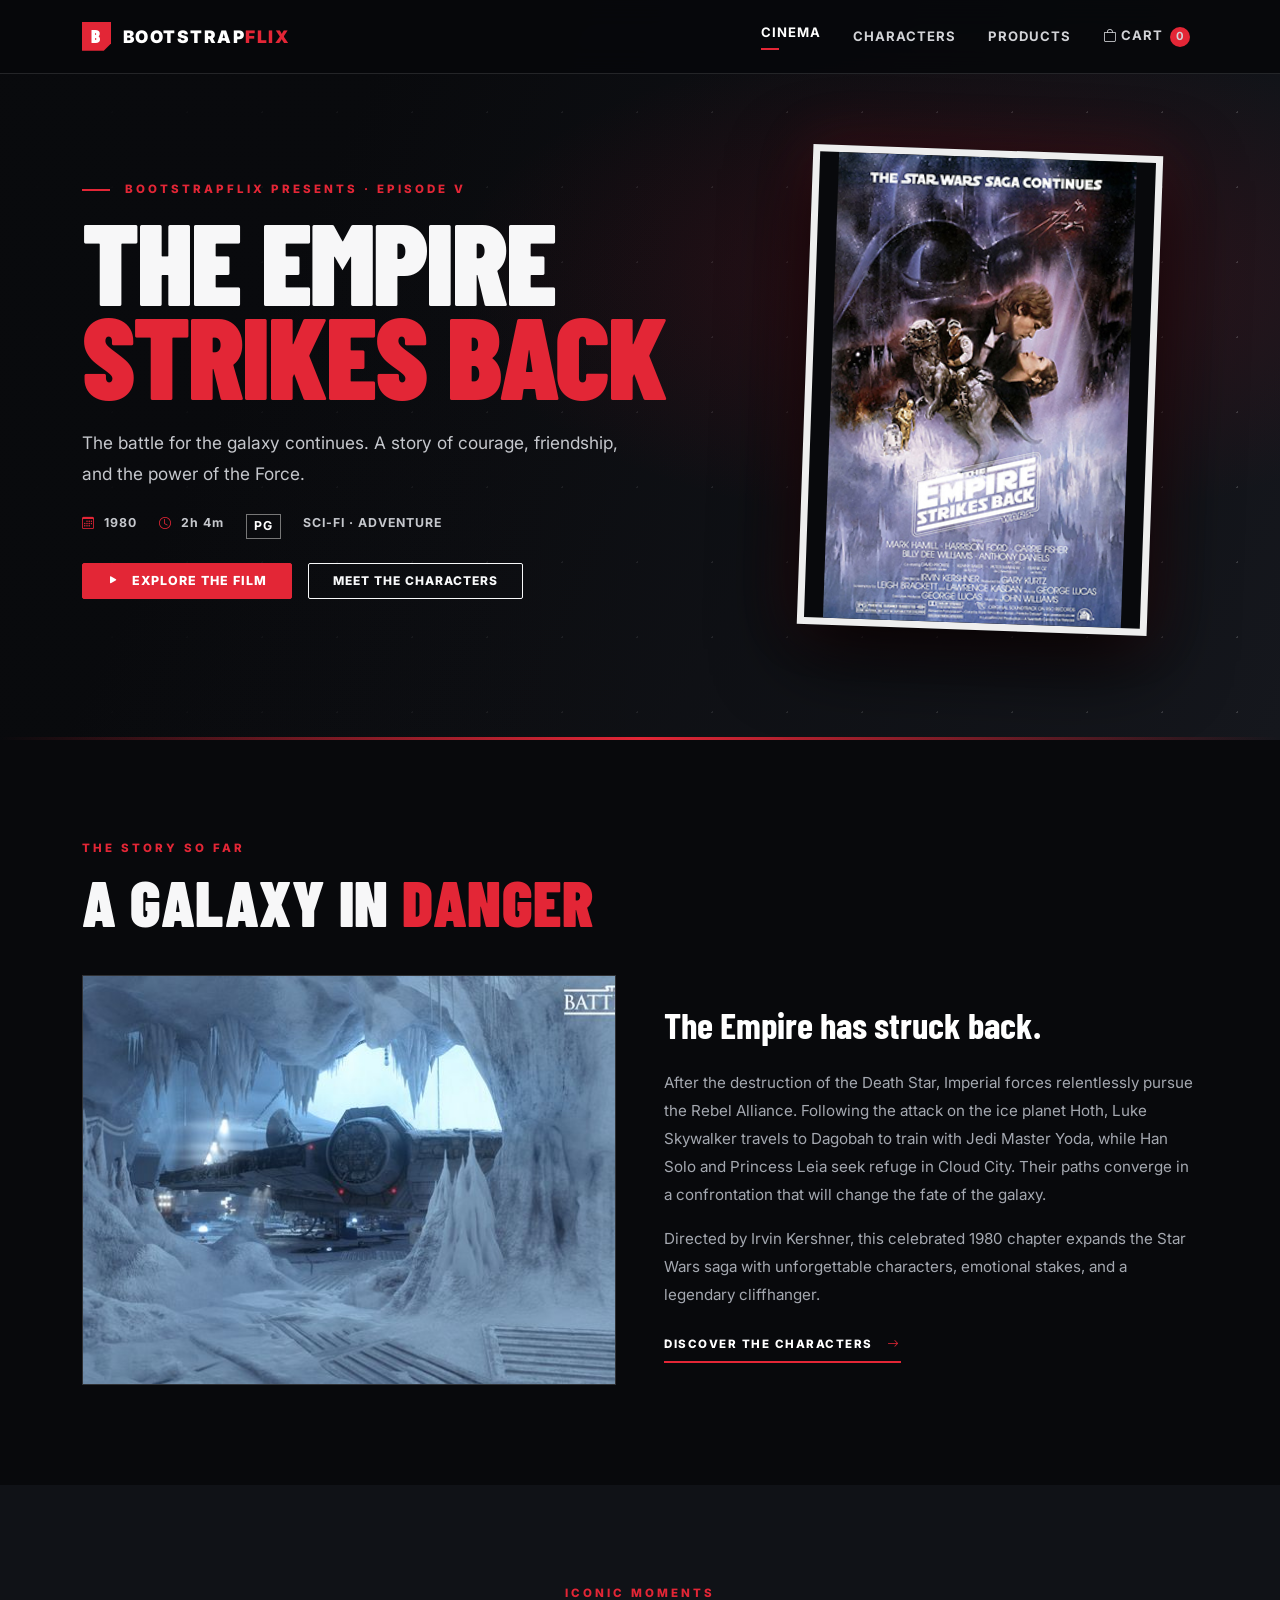
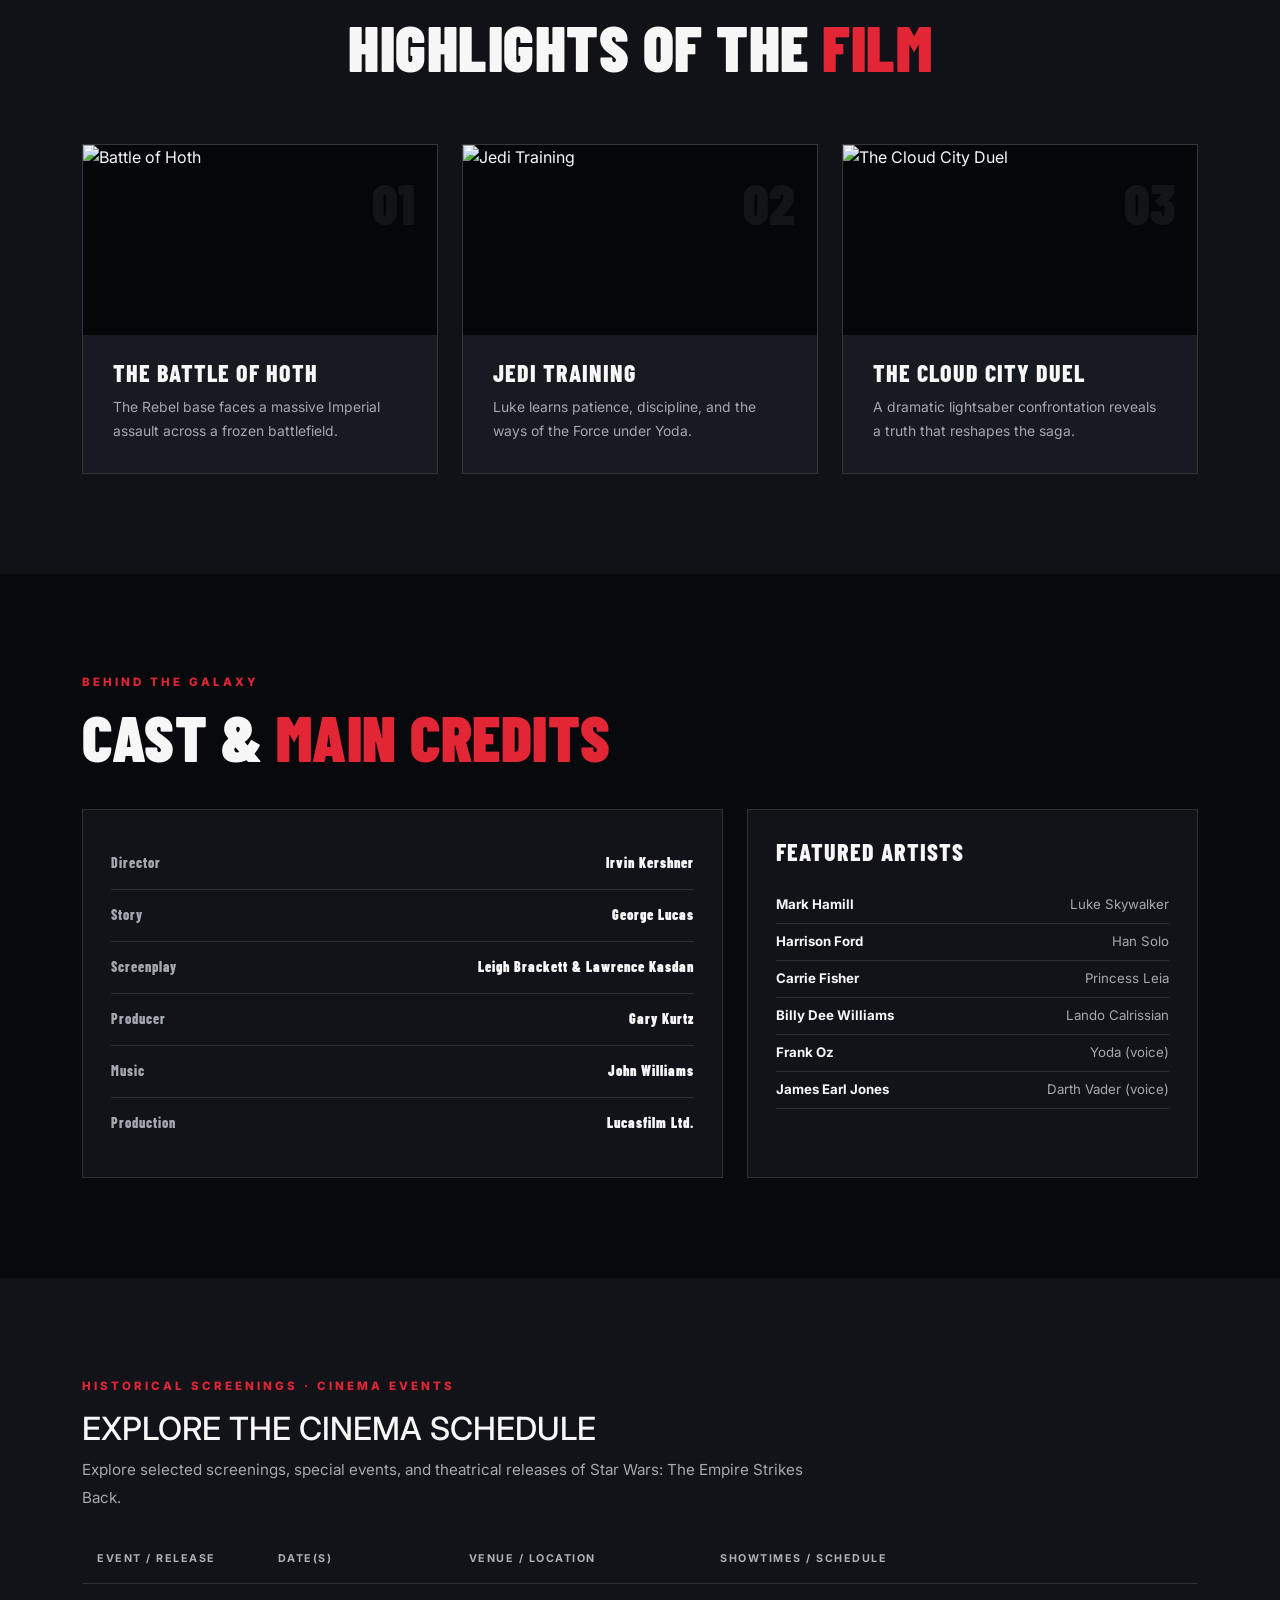
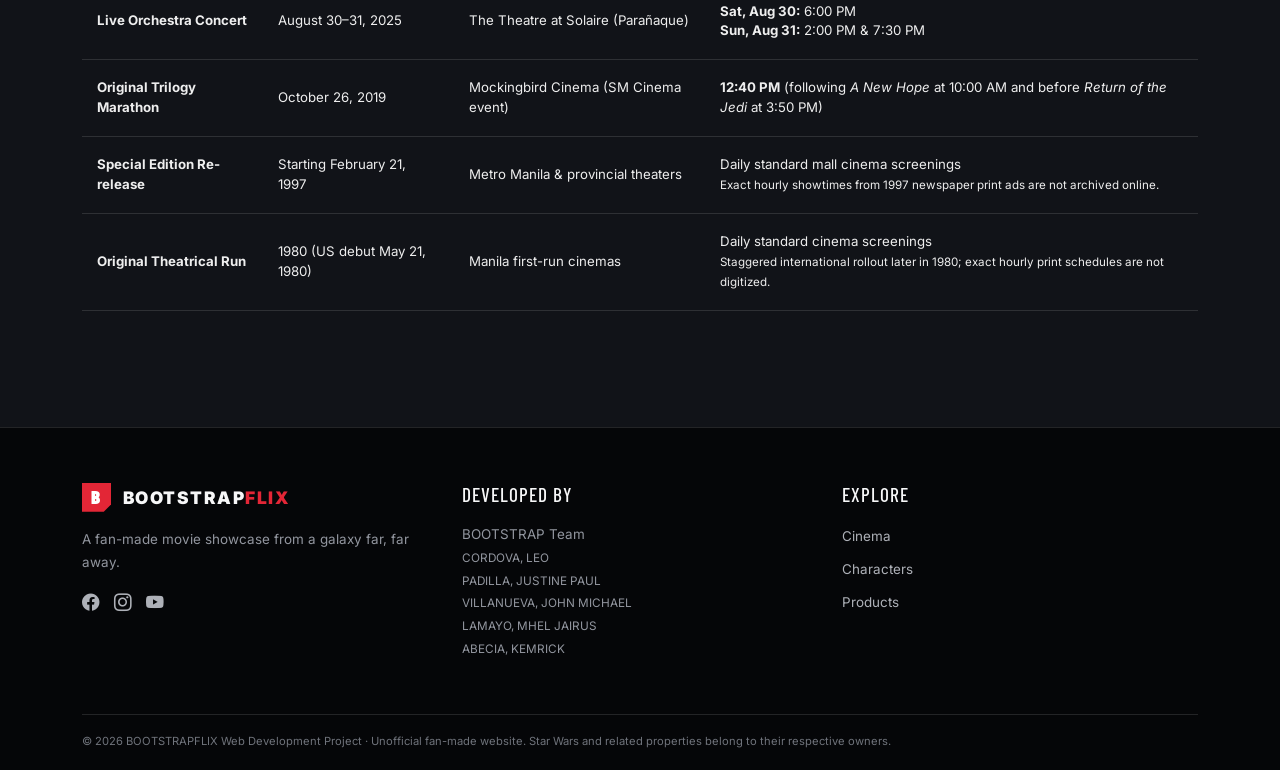
==== index.html @ 323561d0 "Add files via upload" ====
<!DOCTYPE html>
<html lang="en">

<head>
    <meta charset="utf-8">
    <meta name="viewport" content="width=device-width, initial-scale=1">

    <meta name="description" content="A fan-made movie feature site celebrating Star Wars: The Empire Strikes Back.">

    <title>The Empire Strikes Back | BOOTSTRAPFLIX</title>

    <!-- Bootstrap CSS -->
    <link href="https://cdn.jsdelivr.net/npm/bootstrap@5.3.8/dist/css/bootstrap.min.css" rel="stylesheet">

    <!-- Bootstrap Icons -->
    <link rel="stylesheet" href="https://cdn.jsdelivr.net/npm/bootstrap-icons@1.11.3/font/bootstrap-icons.min.css">

    <!-- Custom CSS -->
    <link rel="stylesheet" href="rsc/css/style.css">
</head>

<body>

    <!-- Navigation Bar -->
    <nav class="navbar navbar-expand-lg navbar-dark fixed-top site-nav">
        <div class="container">

            <a class="navbar-brand brand-mark" href="index.html">
                <span class="brand-symbol">B</span> BOOTSTRAP<span>FLIX</span>
            </a>

            <button
                class="navbar-toggler"
                type="button"
                data-bs-toggle="collapse"
                data-bs-target="#mainNav"
                aria-controls="mainNav"
                aria-expanded="false"
                aria-label="Toggle navigation">

                <span class="navbar-toggler-icon"></span>
            </button>

            <div class="collapse navbar-collapse" id="mainNav">
                <ul class="navbar-nav ms-auto align-items-lg-center gap-lg-3">

                    <li class="nav-item">
                        <a class="nav-link active" href="index.html#cinema">Cinema</a>
                    </li>

                    <li class="nav-item">
                        <a class="nav-link" href="characters.html">Characters</a>
                    </li>

                    <li class="nav-item">
                        <a class="nav-link" href="products.html">Products</a>
                    </li>

                    <li class="nav-item">
                        <a class="nav-link cart-nav" href="products.html">
                            <i class="bi bi-bag"></i>
                            Cart
                            <span class="cart-count">0</span>
                        </a>
                    </li>

                </ul>
            </div>

        </div>
    </nav>


    <!-- Hero Section -->
    <header class="hero-section">

        <div class="hero-stars"></div>

        <div class="container hero-content">
            <div class="row align-items-center g-5">

                <!-- Hero Text -->
                <div class="col-lg-7">

                    <p class="eyebrow">
                        <span></span>
                        BOOTSTRAPFLIX PRESENTS · EPISODE V
                    </p>

                    <h1 class="hero-title">
                        THE EMPIRE<br>
                        <span>STRIKES BACK</span>
                    </h1>

                    <p class="hero-copy">
                        The battle for the galaxy continues. A story of courage,
                        friendship, and the power of the Force.
                    </p>

                    <div class="hero-meta">

                        <span>
                            <i class="bi bi-calendar3"></i> 1980
                        </span>

                        <span>
                            <i class="bi bi-clock"></i> 2h 4m
                        </span>

                        <span class="rating">PG</span>

                        <span>SCI-FI · ADVENTURE</span>

                    </div>

                    <div class="d-flex flex-wrap gap-3 mt-4">

                        <a href="#story" class="btn btn-danger btn-lg px-4">
                            <i class="bi bi-play-fill me-2"></i>
                            EXPLORE THE FILM
                        </a>

                        <a href="characters.html" class="btn btn-outline-light btn-lg px-4">
                            MEET THE CHARACTERS
                        </a>

                    </div>

                </div>


                <!-- Hero Poster Image -->
                <div class="col-lg-5">

                    <div class="poster-frame">

                        <img
                            src="media/img/poster.jpg"
                            alt="The Empire Strikes Back Movie Poster"
                            class="poster-image"
                        >

                    </div>

                </div>

            </div>
        </div>

        <div class="hero-bottom-line"></div>

    </header>

    <!-- Main Content -->
    <main>
        <!-- Story Section -->
        <section class="section-pad" id="story">

            <div class="container">

                <div class="section-heading">

                    <p class="eyebrow">THE STORY SO FAR</p>

                    <h2>A GALAXY IN <span>DANGER</span></h2>

                </div>

                <div class="row g-5 align-items-center">

                    <!-- Story Image -->
                    <div class="col-lg-6">

                        <div class="story-art">

                            <img
                                src="media/img/hoth.jpg"
                                alt="Planet Hoth - Rebel Base"
                                class="story-image"
                            >

                        </div>

                    </div>


                    <!-- Story Description -->
                    <div class="col-lg-6">

                        <p class="lead-copy">
                            The Empire has struck back.
                        </p>

                        <p class="body-copy">
                            After the destruction of the Death Star, Imperial
                            forces relentlessly pursue the Rebel Alliance.
                            Following the attack on the ice planet Hoth, Luke
                            Skywalker travels to Dagobah to train with Jedi
                            Master Yoda, while Han Solo and Princess Leia seek
                            refuge in Cloud City. Their paths converge in a
                            confrontation that will change the fate of the galaxy.
                        </p>

                        <p class="body-copy">
                            Directed by Irvin Kershner, this celebrated 1980
                            chapter expands the Star Wars saga with unforgettable
                            characters, emotional stakes, and a legendary cliffhanger.
                        </p>

                        <a class="text-link" href="characters.html">
                            DISCOVER THE CHARACTERS
                            <i class="bi bi-arrow-right"></i>
                        </a>

                    </div>

                </div>

            </div>

        </section>


        <!-- Highlights Section -->
        <section class="highlights-section section-pad">

            <div class="container">

                <div class="section-heading text-center">

                    <p class="eyebrow">ICONIC MOMENTS</p>

                    <h2>HIGHLIGHTS OF THE <span>FILM</span></h2>

                </div>

                <div class="row g-4 mt-2">

                    <!-- Highlight 1 -->
                    <div class="col-md-4">

                        <article class="highlight-card">

                            <div class="highlight-number">01</div>

                            <img
                                src="media/img/battleofhoth.jpg"
                                alt="Battle of Hoth"
                                class="highlight-image"
                            >

                            <h3>THE BATTLE OF HOTH</h3>

                            <p>
                                The Rebel base faces a massive Imperial assault
                                across a frozen battlefield.
                            </p>

                        </article>

                    </div>


                    <!-- Highlight 2 -->
                    <div class="col-md-4">

                        <article class="highlight-card">

                            <div class="highlight-number">02</div>

                            <img
                                src="media/img/jeditraining.jpg"
                                alt="Jedi Training"
                                class="highlight-image"
                            >

                            <h3>JEDI TRAINING</h3>

                            <p>
                                Luke learns patience, discipline, and the ways
                                of the Force under Yoda.
                            </p>

                        </article>

                    </div>


                    <!-- Highlight 3 -->
                    <div class="col-md-4">

                        <article class="highlight-card">

                            <div class="highlight-number">03</div>

                            <img
                                src="media/img/cloudduel.jpg"
                                alt="The Cloud City Duel"
                                class="highlight-image"
                            >

                            <h3>THE CLOUD CITY DUEL</h3>

                            <p>
                                A dramatic lightsaber confrontation reveals a
                                truth that reshapes the saga.
                            </p>

                        </article>

                    </div>

                </div>

            </div>

        </section>


        <!-- Cast and Credits Section -->
        <section class="section-pad credits-section">

            <div class="container">

                <div class="section-heading">

                    <p class="eyebrow">BEHIND THE GALAXY</p>

                    <h2>CAST & <span>MAIN CREDITS</span></h2>

                </div>

                <div class="row g-4">

                    <!-- Main Credits -->
                    <div class="col-lg-7">

                        <div class="credits-panel">

                            <div class="credit-row">
                                <span>Director</span>
                                <strong>Irvin Kershner</strong>
                            </div>

                            <div class="credit-row">
                                <span>Story</span>
                                <strong>George Lucas</strong>
                            </div>

                            <div class="credit-row">
                                <span>Screenplay</span>
                                <strong>Leigh Brackett & Lawrence Kasdan</strong>
                            </div>

                            <div class="credit-row">
                                <span>Producer</span>
                                <strong>Gary Kurtz</strong>
                            </div>

                            <div class="credit-row">
                                <span>Music</span>
                                <strong>John Williams</strong>
                            </div>

                            <div class="credit-row">
                                <span>Production</span>
                                <strong>Lucasfilm Ltd.</strong>
                            </div>

                        </div>

                    </div>


                    <!-- Featured Artists -->
                    <div class="col-lg-5">

                        <div class="cast-panel">

                            <h3>FEATURED ARTISTS</h3>

                            <p>
                                <strong>Mark Hamill</strong>
                                <span>Luke Skywalker</span>
                            </p>

                            <p>
                                <strong>Harrison Ford</strong>
                                <span>Han Solo</span>
                            </p>

                            <p>
                                <strong>Carrie Fisher</strong>
                                <span>Princess Leia</span>
                            </p>

                            <p>
                                <strong>Billy Dee Williams</strong>
                                <span>Lando Calrissian</span>
                            </p>

                            <p>
                                <strong>Frank Oz</strong>
                                <span>Yoda (voice)</span>
                            </p>

                            <p>
                                <strong>James Earl Jones</strong>
                                <span>Darth Vader (voice)</span>
                            </p>

                        </div>

                    </div>

                </div>

            </div>

        </section>


        <!-- Cinema Schedule -->
        <section class="cinema-section section-pad" id="cinema">

            <div class="container">

                <div class="row align-items-end g-3">

                    <div class="col-md-8">

                        <p class="eyebrow">
                            HISTORICAL SCREENINGS · CINEMA EVENTS
                        </p>

                        <h2>EXPLORE THE <span>CINEMA SCHEDULE</span></h2>

                        <p class="body-copy mb-0">
                            Explore selected screenings, special events, and
                            theatrical releases of Star Wars: The Empire Strikes Back.
                        </p>

                    </div>
                </div>


                <!-- Cinema Schedule Table -->
                <div class="table-responsive mt-4">

                    <table class="table cinema-table">

                        <thead>

                            <tr>
                                <th>EVENT / RELEASE</th>
                                <th>DATE(S)</th>
                                <th>VENUE / LOCATION</th>
                                <th>SHOWTIMES / SCHEDULE</th>
                            </tr>

                        </thead>

                        <tbody>

                            <!-- Live Orchestra Concert -->
                            <tr>
                                <td>
                                    <strong>Live Orchestra Concert</strong>
                                </td>

                                <td>
                                    August 30–31, 2025
                                </td>

                                <td>
                                    <a
                                        href="https://www.google.com/search?kgmid=%2Fg%2F11c53gmg34"
                                        target="_blank"
                                        rel="noopener noreferrer">
                                        The Theatre at Solaire
                                    </a>
                                    (Parañaque)
                                </td>

                                <td>
                                    <strong>Sat, Aug 30:</strong> 6:00 PM<br>
                                    <strong>Sun, Aug 31:</strong> 2:00 PM & 7:30 PM
                                </td>
                            </tr>


                            <!-- Original Trilogy Marathon -->
                            <tr>
                                <td>
                                    <strong>Original Trilogy Marathon</strong>
                                </td>

                                <td>
                                    October 26, 2019
                                </td>

                                <td>
                                    <a
                                        href="https://www.google.com/search?kgmid=%2Fg%2F11b6_zzslw"
                                        target="_blank"
                                        rel="noopener noreferrer">
                                        Mockingbird Cinema
                                    </a>
                                    (SM Cinema event)
                                </td>

                                <td>
                                    <strong>12:40 PM</strong>
                                    (following <em>A New Hope</em> at 10:00 AM
                                    and before <em>Return of the Jedi</em> at 3:50 PM)
                                </td>
                            </tr>


                            <!-- Special Edition Re-release -->
                            <tr>
                                <td>
                                    <strong>Special Edition Re-release</strong>
                                </td>

                                <td>
                                    Starting February 21, 1997
                                </td>

                                <td>
                                    Metro Manila & provincial theaters
                                </td>

                                <td>
                                    Daily standard mall cinema screenings
                                    <br>
                                    <small>
                                        Exact hourly showtimes from 1997 newspaper
                                        print ads are not archived online.
                                    </small>
                                </td>
                            </tr>


                            <!-- Original Theatrical Run -->
                            <tr>
                                <td>
                                    <strong>Original Theatrical Run</strong>
                                </td>

                                <td>
                                    1980 (US debut May 21, 1980)
                                </td>

                                <td>
                                    Manila first-run cinemas
                                </td>

                                <td>
                                    Daily standard cinema screenings
                                    <br>
                                    <small>
                                        Staggered international rollout later in 1980;
                                        exact hourly print schedules are not digitized.
                                    </small>
                                </td>
                            </tr>

                        </tbody>

                    </table>

                </div>

            </div>

        </section>

    </main>


    <!-- Footer -->
    <footer class="site-footer">

        <div class="container">

            <div class="row g-4">

                <!-- Website Branding -->
                <div class="col-md-4">

                    <a class="navbar-brand brand-mark" href="index.html">
                        <span class="brand-symbol">B</span>
                        BOOTSTRAP<span>FLIX</span>
                    </a>

                    <p class="footer-muted mt-3">
                        A fan-made movie showcase from a galaxy far, far away.
                    </p>

                    <div class="social-links">

                        <a href="#" aria-label="Facebook">
                            <i class="bi bi-facebook"></i>
                        </a>

                        <a href="#" aria-label="Instagram">
                            <i class="bi bi-instagram"></i>
                        </a>

                        <a href="#" aria-label="YouTube">
                            <i class="bi bi-youtube"></i>
                        </a>

                    </div>

                </div>


                <!-- Developers -->
                <div class="col-md-4">

                    <h4>DEVELOPED BY</h4>

                    <p class="footer-muted">
                        BOOTSTRAP Team<br>

                        <span class="small">
                            CORDOVA, LEO <br>
                            PADILLA, JUSTINE PAUL <br>
                            VILLANUEVA, JOHN MICHAEL <br>
                            LAMAYO, MHEL JAIRUS <br>
                            ABECIA, KEMRICK
                        </span>
                    </p>

                </div>


                <!-- Footer Navigation -->
                <div class="col-md-4">

                    <h4>EXPLORE</h4>

                    <ul class="footer-links">

                        <li>
                            <a href="index.html#cinema">Cinema</a>
                        </li>

                        <li>
                            <a href="characters.html">Characters</a>
                        </li>

                        <li>
                            <a href="products.html">Products</a>
                        </li>

                    </ul>

                </div>

            </div>


            <!-- Copyright -->
            <div class="footer-bottom">

                © 2026 BOOTSTRAPFLIX Web Development Project · Unofficial fan-made website.
                Star Wars and related properties belong to their respective owners.

            </div>

        </div>

    </footer>


    <!-- JavaScript -->

    <!-- Bootstrap JS -->
    <script src="https://cdn.jsdelivr.net/npm/bootstrap@5.3.8/dist/js/bootstrap.bundle.min.js"></script>

    <!-- Custom JavaScript -->
    <script src="rsc/js/script.js"></script>

</body>

</html>
---- rsc/css/style.css ----
@import url("https://fonts.googleapis.com/css2?family=Barlow+Condensed:wght@500;600;700;800;900&family=Inter:wght@400;500;600;700;800&display=swap");

:root {
    --black: #08090c;
    --panel: #111318;
    --panel2: #171a20;
    --red: #e32636;
    --red-dark: #a90e20;
    --white: #f7f7f8;
    --muted: #a4a8b0;
    --line: rgba(255, 255, 255, .12);
}

* {
    box-sizing: border-box;
}

html {
    scroll-behavior: smooth;
    scroll-padding-top: 85px;
}

body {
    background: var(--black);
    color: var(--white);
    font-family: Inter, Arial, sans-serif;
}

a {
    color: inherit;
    text-decoration: none;
}

/* Navigation */
.site-nav {
    background: rgba(7, 8, 11, .94);
    backdrop-filter: blur(14px);
    border-bottom: 1px solid var(--line);
    padding: 15px 0;
}

.brand-mark {
    font-size: 1.08rem;
    font-weight: 900;
    letter-spacing: 1.5px;
}

.brand-mark > span:last-child {
    color: var(--red);
}

.brand-symbol {
    display: inline-grid;
    place-items: center;
    width: 29px;
    height: 29px;
    margin-right: 7px;
    background: var(--red);
    color: #fff;
    clip-path: polygon(0 0, 100% 0, 100% 75%, 75% 100%, 0 100%);
    font-family: "Barlow Condensed", sans-serif;
    font-size: 1.2rem;
}

.nav-link {
    color: #d2d3d7 !important;
    font-size: .82rem;
    font-weight: 700;
    letter-spacing: 1px;
    text-transform: uppercase;
}

.nav-link:hover,
.nav-link.active {
    color: #fff !important;
}

.nav-link.active::after {
    display: block;
    width: 18px;
    height: 2px;
    margin-top: 5px;
    background: var(--red);
    content: "";
}

.cart-count {
    display: inline-grid;
    place-items: center;
    min-width: 20px;
    height: 20px;
    margin-left: 3px;
    padding: 0 5px;
    background: var(--red);
    border-radius: 20px;
    font-size: .7rem;
}

/* Home Page Hero */
.hero-section {
    position: relative;
    min-height: 740px;
    padding: 150px 0 90px;
    overflow: hidden;
    background:
        radial-gradient(ellipse at 76% 38%, rgba(166, 20, 39, .22), transparent 38%),
        linear-gradient(115deg, #090a0d 25%, #15171d 100%);
}

.hero-section::before {
    position: absolute;
    inset: 0;
    background-image: radial-gradient(#fff 1px, transparent 1px);
    background-size: 75px 75px;
    opacity: .16;
    mask-image: linear-gradient(90deg, transparent, #000);
    content: "";
}

.hero-stars {
    position: absolute;
    inset: 0;
    background:
        linear-gradient(90deg, rgba(8, 9, 12, .1), transparent 65%),
        radial-gradient(circle at 80% 25%, rgba(255, 255, 255, .16), transparent 2px);
    pointer-events: none;
}

.hero-content {
    position: relative;
    z-index: 1;
}

.eyebrow {
    margin-bottom: 15px;
    color: var(--red);
    font-size: .72rem;
    font-weight: 800;
    letter-spacing: 3px;
}

.eyebrow span {
    display: inline-block;
    width: 28px;
    height: 2px;
    margin-right: 9px;
    background: var(--red);
    vertical-align: middle;
}

.hero-title,
.page-hero h1 {
    margin: 0 0 25px;
    font-family: "Barlow Condensed", Impact, sans-serif;
    font-size: clamp(4rem, 9vw, 7.8rem);
    font-weight: 900;
    line-height: .82;
    letter-spacing: -2px;
}

.hero-title span,
.page-hero h1 span,
.section-heading h2 span,
.shop-toolbar h2 span {
    color: var(--red);
}

.hero-copy {
    max-width: 540px;
    color: #c5c7cc;
    font-size: 1.08rem;
    line-height: 1.8;
}

.hero-meta {
    display: flex;
    flex-wrap: wrap;
    gap: 22px;
    margin-top: 25px;
    color: #c5c7cc;
    font-size: .77rem;
    font-weight: 700;
    letter-spacing: 1px;
}

.hero-meta i {
    margin-right: 5px;
    color: var(--red);
}

.rating {
    padding: 2px 7px;
    border: 1px solid #777;
    color: #fff;
}

.btn-danger {
    background: var(--red);
    border-color: var(--red);
    border-radius: 2px;
    font-size: .78rem;
    font-weight: 800;
    letter-spacing: 1px;
}

.btn-danger:hover {
    background: #c51b2b;
    border-color: #c51b2b;
}

.btn-outline-light {
    border-radius: 2px;
    font-size: .75rem;
    font-weight: 800;
    letter-spacing: 1px;
}

/* Actual hero poster image */
.poster-frame {
    display: flex;
    align-items: center;
    justify-content: center;
    position: relative;
    width: min(100%, 350px);
    height: 480px;
    margin: auto;
    padding: 0;
    overflow: hidden;
    background: #08090c;
    border: 7px solid #eee;
    box-shadow: 0 25px 80px #000, 0 0 55px rgba(227, 38, 54, .22);
    box-sizing: border-box;
    text-align: center;
    transform: rotate(2deg);
}

.poster-frame > .poster-image {
    display: block;
    width: 100%;
    height: 100%;
    max-width: 100%;
    max-height: 100%;
    margin: 0;
    padding: 0;
    border: 0;
    border-radius: 0;
    object-fit: contain;
    object-position: center;
}

.hero-bottom-line {
    position: absolute;
    right: 0;
    bottom: 0;
    left: 0;
    height: 3px;
    background: linear-gradient(90deg, transparent, var(--red), transparent);
}

/* Shared Sections */
.section-pad {
    padding: 100px 0;
}

.section-heading {
    margin-bottom: 42px;
}

.section-heading h2,
.shop-toolbar h2 {
    font-family: "Barlow Condensed", sans-serif;
    font-size: clamp(2.7rem, 5vw, 4rem);
    font-weight: 900;
    line-height: .95;
    letter-spacing: .5px;
}

.lead-copy {
    color: #fff;
    font-family: "Barlow Condensed", sans-serif;
    font-size: 2.3rem;
    font-weight: 700;
}

.body-copy {
    color: var(--muted);
    font-size: .95rem;
    line-height: 1.85;
}

/* Story image */
.story-art {
    position: relative;
    height: 410px;
    overflow: hidden;
    background: #111318;
    border: 1px solid var(--line);
}

.story-art::before,
.story-art::after {
    display: none;
    content: none;
}

.story-art > .story-image {
    display: block;
    width: 100%;
    height: 100%;
    margin: 0;
    padding: 0;
    border: 0;
    object-fit: cover;
    object-position: center;
}

.text-link {
    display: inline-block;
    margin-top: 10px;
    padding-bottom: 8px;
    border-bottom: 2px solid var(--red);
    color: #fff;
    font-size: .72rem;
    font-weight: 800;
    letter-spacing: 1.5px;
}

.text-link i {
    margin-left: 10px;
    color: var(--red);
}

/* Highlights and Villain Sections */
.highlights-section,
.villain-section {
    background: #101217;
}

.text-center .section-heading {
    margin-bottom: 40px;
}

.highlight-card {
    position: relative;
    height: 100%;
    min-height: 245px;
    padding: 30px;
    overflow: hidden;
    background: var(--panel2);
    border: 1px solid var(--line);
    transition: .25s;
}

.highlight-card:hover,
.product-card:hover {
    transform: translateY(-5px);
    border-color: rgba(227, 38, 54, .7);
}

.highlight-number {
    position: absolute;
    top: 16px;
    right: 22px;
    color: rgba(255, 255, 255, .06);
    font-family: "Barlow Condensed", sans-serif;
    font-size: 3.5rem;
    font-weight: 900;
}

.highlight-image {
    display: block;
    width: calc(100% + 60px);
    height: 190px;
    margin: -30px -30px 20px;
    background: #050608;
    object-fit: cover;
    object-position: center;
}

.highlight-card h3,
.credits-panel,
.cast-panel h3 {
    font-family: "Barlow Condensed", sans-serif;
    font-weight: 800;
    letter-spacing: 1px;
}

.highlight-card h3 {
    margin-top: 24px;
    font-size: 1.5rem;
}

.highlight-card p {
    margin-bottom: 0;
    color: var(--muted);
    font-size: .87rem;
    line-height: 1.7;
}

/* Credits and Cast Panels */
.credits-panel,
.cast-panel {
    height: 100%;
    padding: 28px;
    background: var(--panel);
    border: 1px solid var(--line);
}

.credit-row {
    display: flex;
    justify-content: space-between;
    gap: 20px;
    padding: 15px 0;
    border-bottom: 1px solid var(--line);
    font-size: .87rem;
}

.credit-row:last-child {
    border: 0;
}

.credit-row span,
.cast-panel p span {
    color: var(--muted);
}

.credit-row strong {
    text-align: right;
}

.cast-panel h3 {
    margin-bottom: 20px;
    font-size: 1.5rem;
}

.cast-panel p {
    display: flex;
    justify-content: space-between;
    gap: 15px;
    margin: 0;
    padding: 8px 0;
    border-bottom: 1px solid var(--line);
    font-size: .83rem;
}

.cast-panel p span {
    text-align: right;
}

/* Cinema Section */
.cinema-section {
    background: #111318;
}

.cinema-table {
    color: #eee;
    --bs-table-bg: transparent;
    --bs-table-color: #eee;
    --bs-table-border-color: var(--line);
    font-size: .83rem;
}

.cinema-table th {
    padding: 15px;
    color: #aeb1b8;
    font-size: .67rem;
    letter-spacing: 1.5px;
}

.cinema-table td {
    padding: 18px 15px;
    vertical-align: middle;
}

/* Character Page */
.page-hero {
    padding: 165px 0 75px;
    background:
        radial-gradient(ellipse at 80% 30%, rgba(227, 38, 54, .2), transparent 35%),
        linear-gradient(110deg, #090a0d, #171920);
    border-bottom: 1px solid var(--line);
}

.page-hero h1 {
    margin-bottom: 15px;
    font-size: clamp(3.8rem, 8vw, 6.5rem);
}

.page-hero p:not(.eyebrow) {
    max-width: 600px;
    color: #b5b8c0;
    line-height: 1.7;
}

.character-grid {
    row-gap: 28px !important;
}

.character-card {
    height: 100%;
    overflow: hidden;
    background: var(--panel);
    border: 1px solid var(--line);
    transition: .25s;
}

.character-card:hover {
    border-color: rgba(227, 38, 54, .65);
    transform: translateY(-4px);
}

.character-image {
    position: relative;
    height: 245px;
    overflow: hidden;
    background: radial-gradient(circle at 50% 35%, #555b67, #171a20 65%);
}

.character-image img,
.villain-image img {
    display: block;
    width: 100%;
    height: 100%;
    object-fit: cover;
    object-position: top center;
}

.character-image::after {
    position: absolute;
    inset: 40% 0 0;
    background: linear-gradient(transparent, rgba(8, 9, 12, .8));
    content: "";
}

.role-tag {
    display: inline-block;
    padding: 6px 10px;
    background: var(--red);
    color: #fff;
    font-size: .6rem;
    font-weight: 800;
    letter-spacing: 1.4px;
}

.character-image .role-tag {
    position: absolute;
    bottom: 13px;
    left: 16px;
    z-index: 2;
}

.character-info {
    padding: 22px;
}

.character-info h3,
.villain-info h3 {
    font-family: "Barlow Condensed", sans-serif;
    font-size: 1.8rem;
    font-weight: 900;
    letter-spacing: .5px;
}

.character-info p,
.villain-info p {
    min-height: 140px;
    color: var(--muted);
    font-size: .8rem;
    line-height: 1.75;
}

.voice-line {
    display: flex;
    align-items: center;
    justify-content: space-between;
    gap: 10px;
    padding-top: 13px;
    border-top: 1px solid var(--line);
}

.voice-line span {
    color: #858a94;
    font-size: .58rem;
    letter-spacing: 1.2px;
}

.voice-line strong {
    font-size: .78rem;
}

.villain-card {
    display: grid;
    grid-template-columns: 40% 60%;
    height: 100%;
    overflow: hidden;
    background: var(--panel);
    border: 1px solid var(--line);
}

.villain-image {
    min-height: 300px;
    background: #20232b;
}

.villain-info {
    padding: 25px;
}

.villain-info .role-tag {
    margin-bottom: 14px;
}

.villain-info p {
    min-height: 0;
}

/* Products Page */
.products-hero {
    background:
        radial-gradient(ellipse at 85% 30%, rgba(227, 38, 54, .2), transparent 36%),
        linear-gradient(110deg, #090a0d, #171920);
}

.shop-toolbar {
    display: flex;
    align-items: end;
    justify-content: space-between;
    gap: 20px;
    margin-bottom: 35px;
}

.shop-toolbar h2 {
    margin: 0;
}

.shop-count {
    color: #aeb1b8;
    font-size: .7rem;
    letter-spacing: 1px;
}

.product-card {
    height: 100%;
    overflow: hidden;
    background: var(--panel);
    border: 1px solid var(--line);
    transition: .25s;
}

/* Product photos: moved here from products.html inline CSS */
.product-art.product-photo {
    display: flex;
    align-items: center;
    justify-content: center;
    height: 225px;
    padding: 12px;
    overflow: hidden;
    background: radial-gradient(circle at 50% 35%, #292e38, #111318 75%);
}

.product-art.product-photo img {
    position: relative;
    z-index: 2;
    display: block;
    width: 100%;
    height: 100%;
    max-width: 100%;
    max-height: 100%;
    object-fit: contain;
    object-position: center;
    transition: transform .3s ease;
}

.product-art.product-photo::before {
    display: none;
    content: none;
}

.product-card:hover .product-art.product-photo img {
    transform: scale(1.06);
}

.product-info {
    padding: 17px;
}

.product-info h3 {
    margin-bottom: 7px;
    font-family: "Barlow Condensed", sans-serif;
    font-size: 1.25rem;
    font-weight: 800;
}

.product-info p {
    min-height: 48px;
    color: var(--muted);
    font-size: .73rem;
    line-height: 1.6;
}

.product-bottom {
    display: flex;
    flex-direction: column;
    gap: 12px;
    margin-top: 15px;
}

.product-bottom strong {
    font-size: .95rem;
}

.btn-add {
    width: 100%;
    padding: 10px 8px;
    background: transparent;
    border: 1px solid var(--red);
    color: #fff;
    font-size: .62rem;
    font-weight: 800;
    letter-spacing: 1px;
    transition: .2s;
}

.btn-add:hover {
    background: var(--red);
}

.btn-add i {
    margin-right: 5px;
}

/* Shopping Cart */
.cart-panel {
    padding: 30px;
    background: var(--panel);
    border: 1px solid var(--line);
}

.cart-panel h2 {
    font-family: "Barlow Condensed", sans-serif;
    font-size: 2.7rem;
    font-weight: 900;
}

.cart-items {
    padding: 15px 0;
    border-top: 1px solid var(--line);
    border-bottom: 1px solid var(--line);
}

.empty-cart {
    margin: 0;
    color: var(--muted);
    font-size: .85rem;
}

.cart-item {
    display: flex;
    align-items: center;
    justify-content: space-between;
    gap: 15px;
    padding: 12px 0;
    border-bottom: 1px solid rgba(255, 255, 255, .06);
    font-size: .83rem;
}

.cart-item:last-child {
    border: 0;
}

.cart-item small {
    display: block;
    margin-top: 4px;
    color: var(--muted);
}

.cart-item-actions {
    display: flex;
    align-items: center;
    justify-content: flex-end;
    gap: 16px;
}

.quantity-control {
    display: inline-flex;
    align-items: center;
    gap: 10px;
    padding: 4px 7px;
    background: #090a0d;
    border: 1px solid var(--line);
}

.quantity-btn {
    display: grid;
    place-items: center;
    width: 27px;
    height: 27px;
    background: var(--panel2) !important;
    border: 1px solid var(--line) !important;
    color: #fff !important;
    transition: .2s;
}

.quantity-btn:hover {
    background: var(--red) !important;
    border-color: var(--red) !important;
}

.quantity-value {
    min-width: 16px;
    text-align: center;
    font-weight: 800;
    font-variant-numeric: tabular-nums;
}

.cart-line-total {
    min-width: 92px;
    text-align: right;
}

.remove-item-btn {
    padding: 5px;
    background: none;
    border: 0;
    color: #ff7580;
}

.remove-item-btn:hover {
    color: #fff;
}

.cart-total {
    display: flex;
    justify-content: space-between;
    padding-top: 20px;
    font-size: .8rem;
    letter-spacing: 1px;
}

.cart-total strong {
    font-size: 1.3rem;
}

.cart-disclaimer {
    margin: 12px 0 0;
    color: #858a94;
    font-size: .68rem;
}

/* Cart notification created by script.js */
.toast-message {
    position: fixed;
    right: 20px;
    bottom: 20px;
    z-index: 2000;
    padding: 14px 18px;
    background: #20242c;
    border-left: 3px solid var(--red);
    box-shadow: 0 10px 35px #000;
    color: #fff;
    font-size: .82rem;
    animation: toastIn .25s ease;
}

@keyframes toastIn {
    from {
        transform: translateY(10px);
        opacity: 0;
    }

    to {
        transform: translateY(0);
        opacity: 1;
    }
}

/* Footer */
.site-footer {
    padding: 55px 0 20px;
    background: #050608;
    border-top: 1px solid var(--line);
}

.site-footer h4 {
    margin-bottom: 17px;
    font-family: "Barlow Condensed", sans-serif;
    font-size: 1.2rem;
    letter-spacing: 1px;
}

.footer-muted {
    color: #92969f;
    font-size: .84rem;
    line-height: 1.7;
}

.social-links {
    display: flex;
    gap: 14px;
}

.social-links a {
    color: #aeb1b8;
    font-size: 1.1rem;
}

.social-links a:hover {
    color: var(--red);
}

.footer-links {
    margin: 0;
    padding: 0;
    list-style: none;
}

.footer-links li {
    margin: 9px 0;
}

.footer-links a {
    color: #aeb1b8;
    font-size: .84rem;
}

.footer-links a:hover {
    color: #fff;
}

.footer-bottom {
    margin-top: 38px;
    padding-top: 18px;
    border-top: 1px solid var(--line);
    color: #6f737b;
    font-size: .7rem;
}

/* Responsive Styles */
@media (max-width: 767px) {
    .hero-section {
        min-height: auto;
        padding: 125px 0 65px;
    }

    .hero-title {
        font-size: 4.2rem;
    }

    .poster-frame {
        width: 290px;
        height: 420px;
        margin: 15px auto 0;
        transform: none;
    }

    .section-pad {
        padding: 70px 0;
    }

    .story-art {
        height: 300px;
    }

    .highlight-image {
        height: 200px;
    }

    .credit-row {
        font-size: .76rem;
    }

    .cast-panel p {
        font-size: .75rem;
    }

    .page-hero {
        padding: 135px 0 55px;
    }

    .character-image {
        height: 210px;
    }

    .character-info p {
        min-height: 0;
    }

    .villain-card {
        grid-template-columns: 1fr;
    }

    .villain-image {
        height: 220px;
        min-height: 0;
    }

    .shop-toolbar {
        align-items: start;
        flex-direction: column;
    }

    .product-art.product-photo {
        height: 170px;
        padding: 8px;
    }

    .product-info {
        padding: 12px;
    }

    .product-info h3 {
        font-size: 1.05rem;
    }

    .product-info p {
        min-height: 65px;
        font-size: .68rem;
    }

    .btn-add {
        font-size: .56rem;
    }

    .cart-panel {
        padding: 20px;
    }
}

@media (max-width: 575px) {
    .cart-item {
        align-items: flex-start;
        flex-direction: column;
    }

    .cart-item-actions {
        width: 100%;
        justify-content: space-between;
    }

    .cart-line-total {
        margin-left: auto;
    }
}
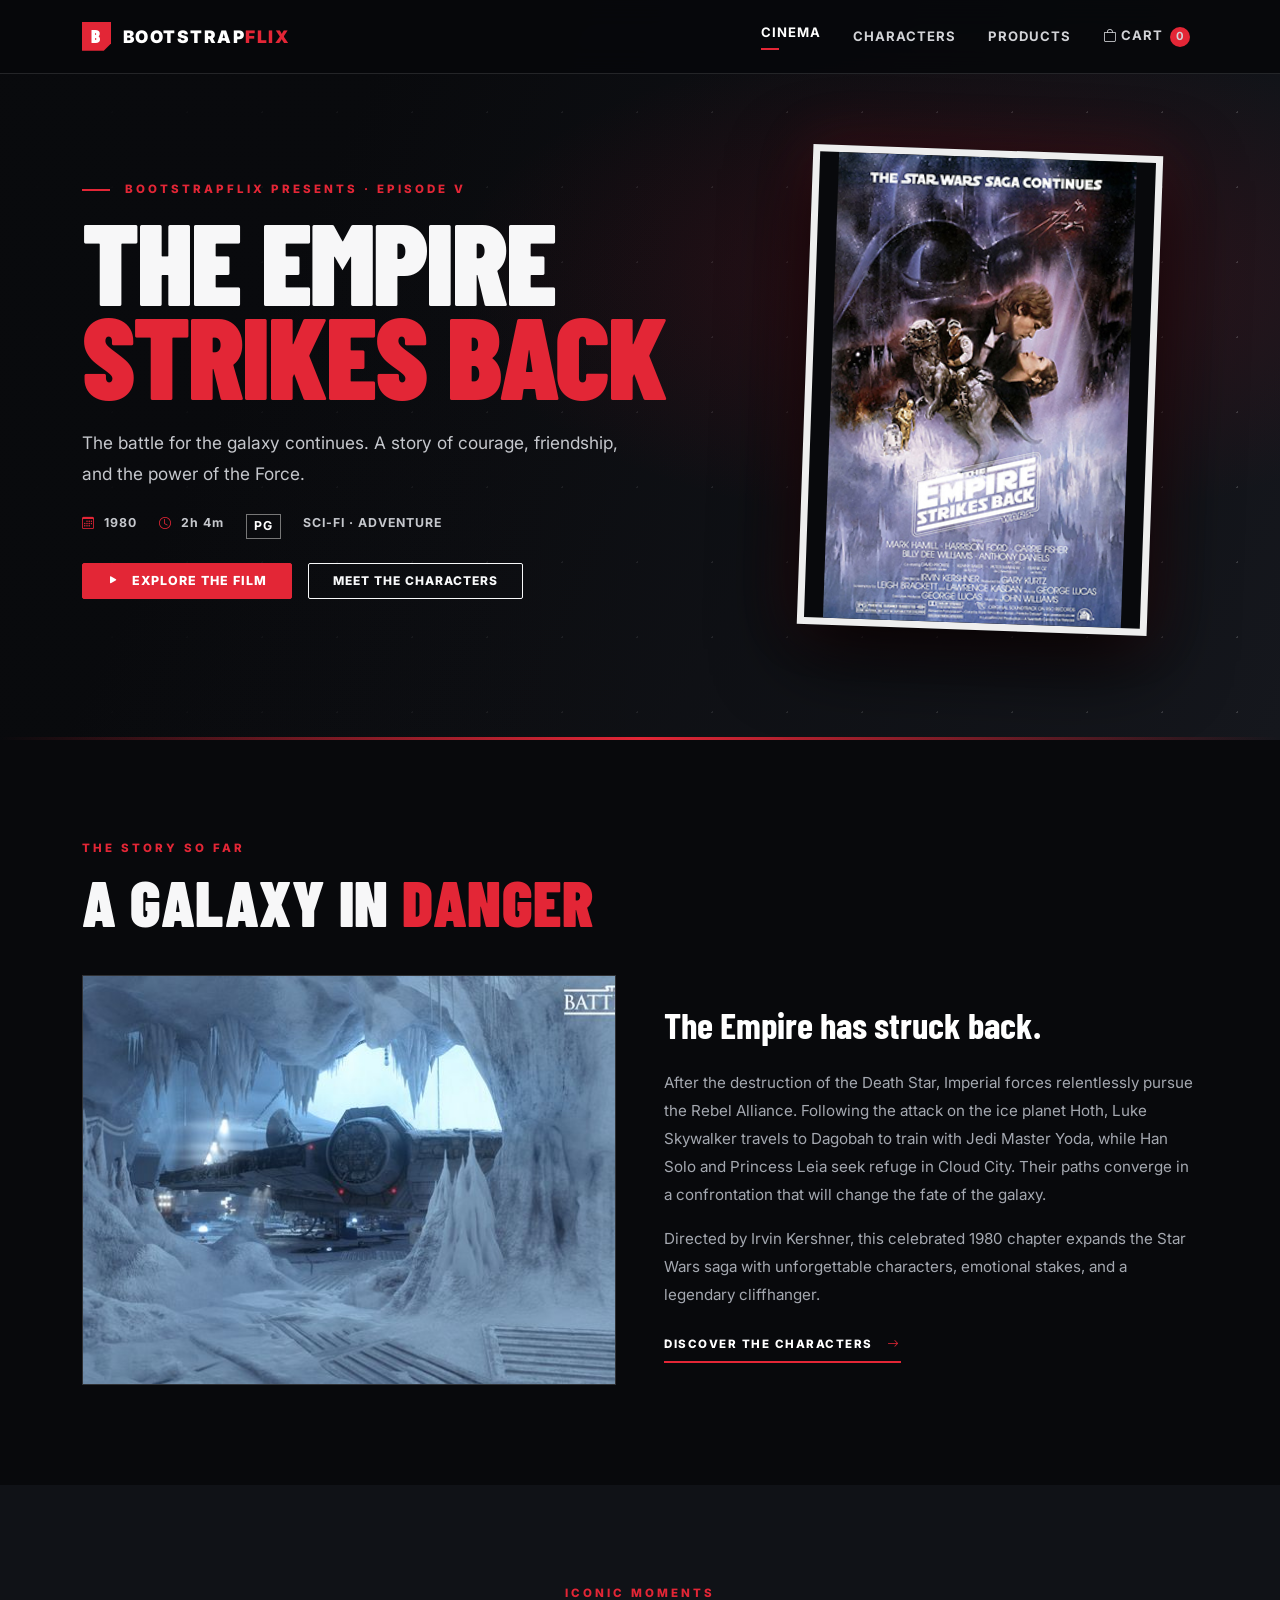
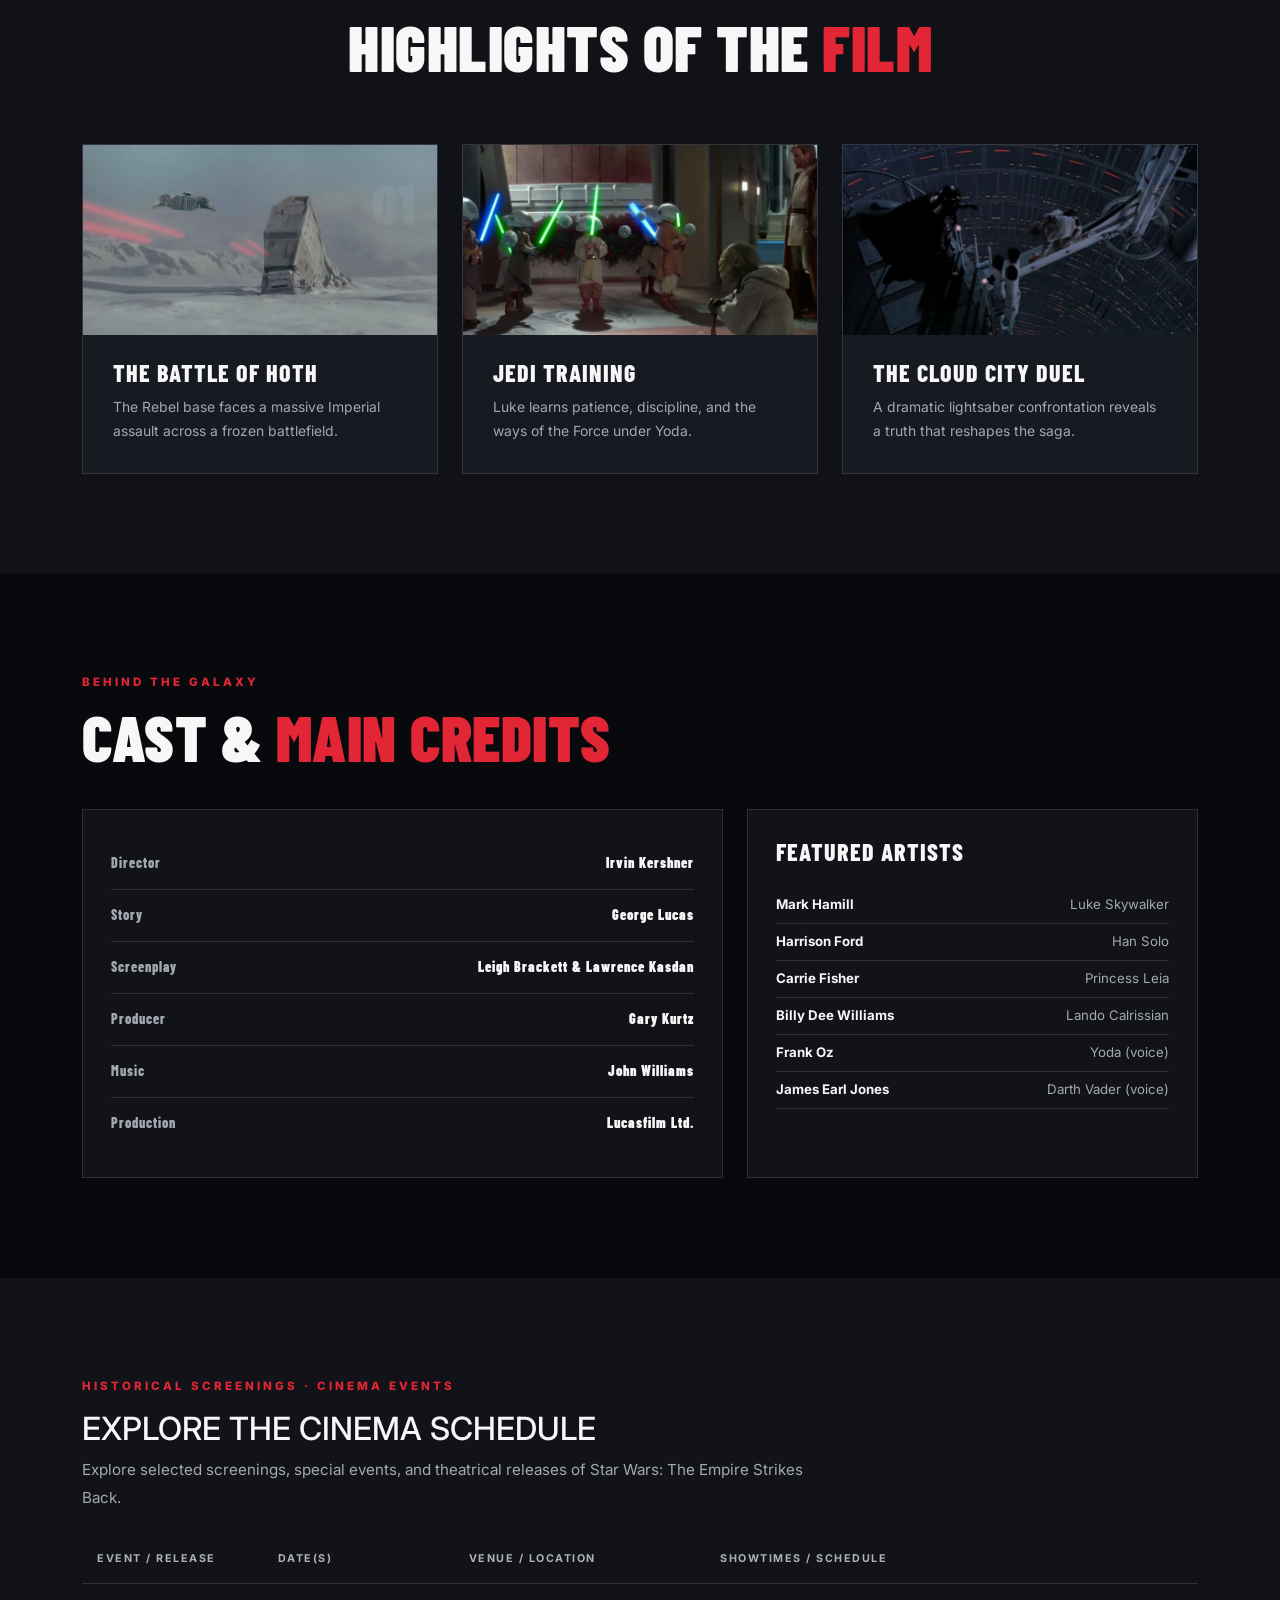
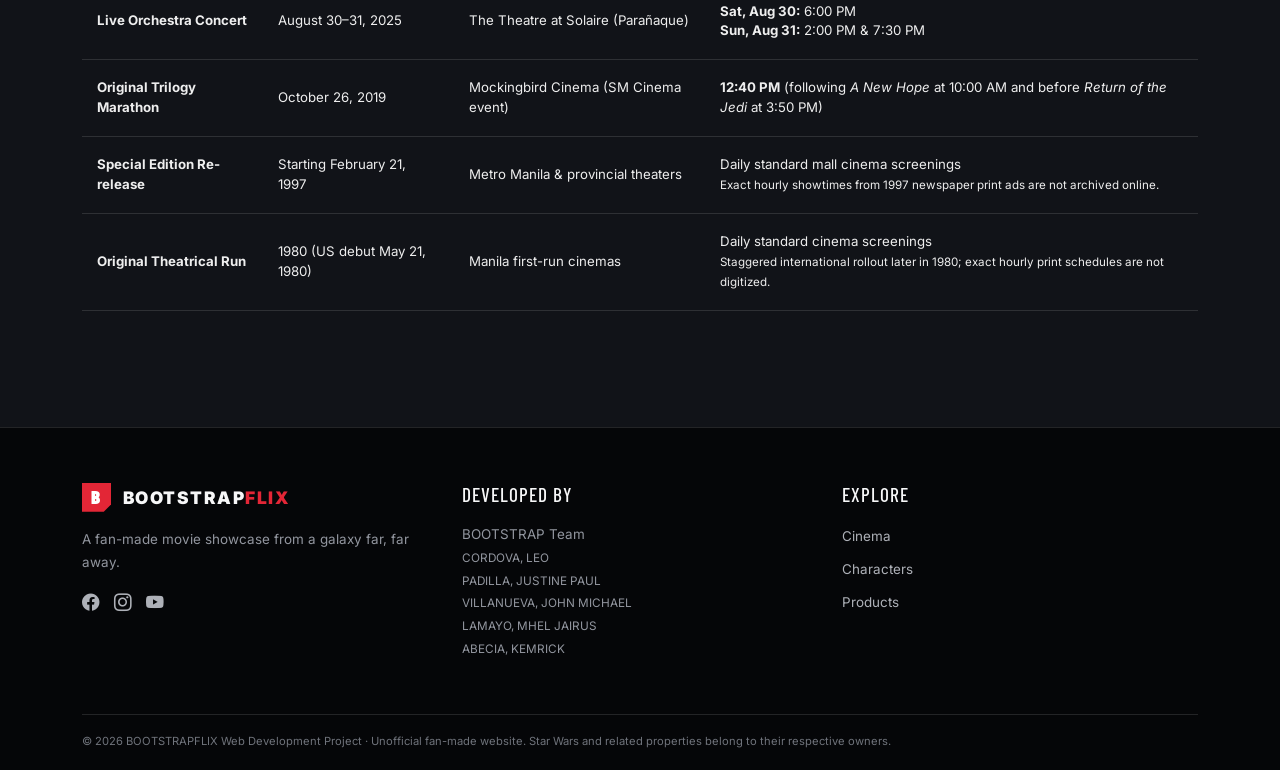
==== commit 14401445: "index.html" ====
--- a/index.html
+++ b/index.html
@@ -245,7 +245,7 @@
                             <div class="highlight-number">01</div>
 
                             <img
-                                src="media/img/battleofhoth.jpg"
+                                src="media/img/battleofhoth.JPG"
                                 alt="Battle of Hoth"
                                 class="highlight-image"
                             >
@@ -270,7 +270,7 @@
                             <div class="highlight-number">02</div>
 
                             <img
-                                src="media/img/jeditraining.jpg"
+                                src="media/img/jeditraining.JPG"
                                 alt="Jedi Training"
                                 class="highlight-image"
                             >
@@ -295,7 +295,7 @@
                             <div class="highlight-number">03</div>
 
                             <img
-                                src="media/img/cloudduel.jpg"
+                                src="media/img/cloudduel.JPG"
                                 alt="The Cloud City Duel"
                                 class="highlight-image"
                             >
